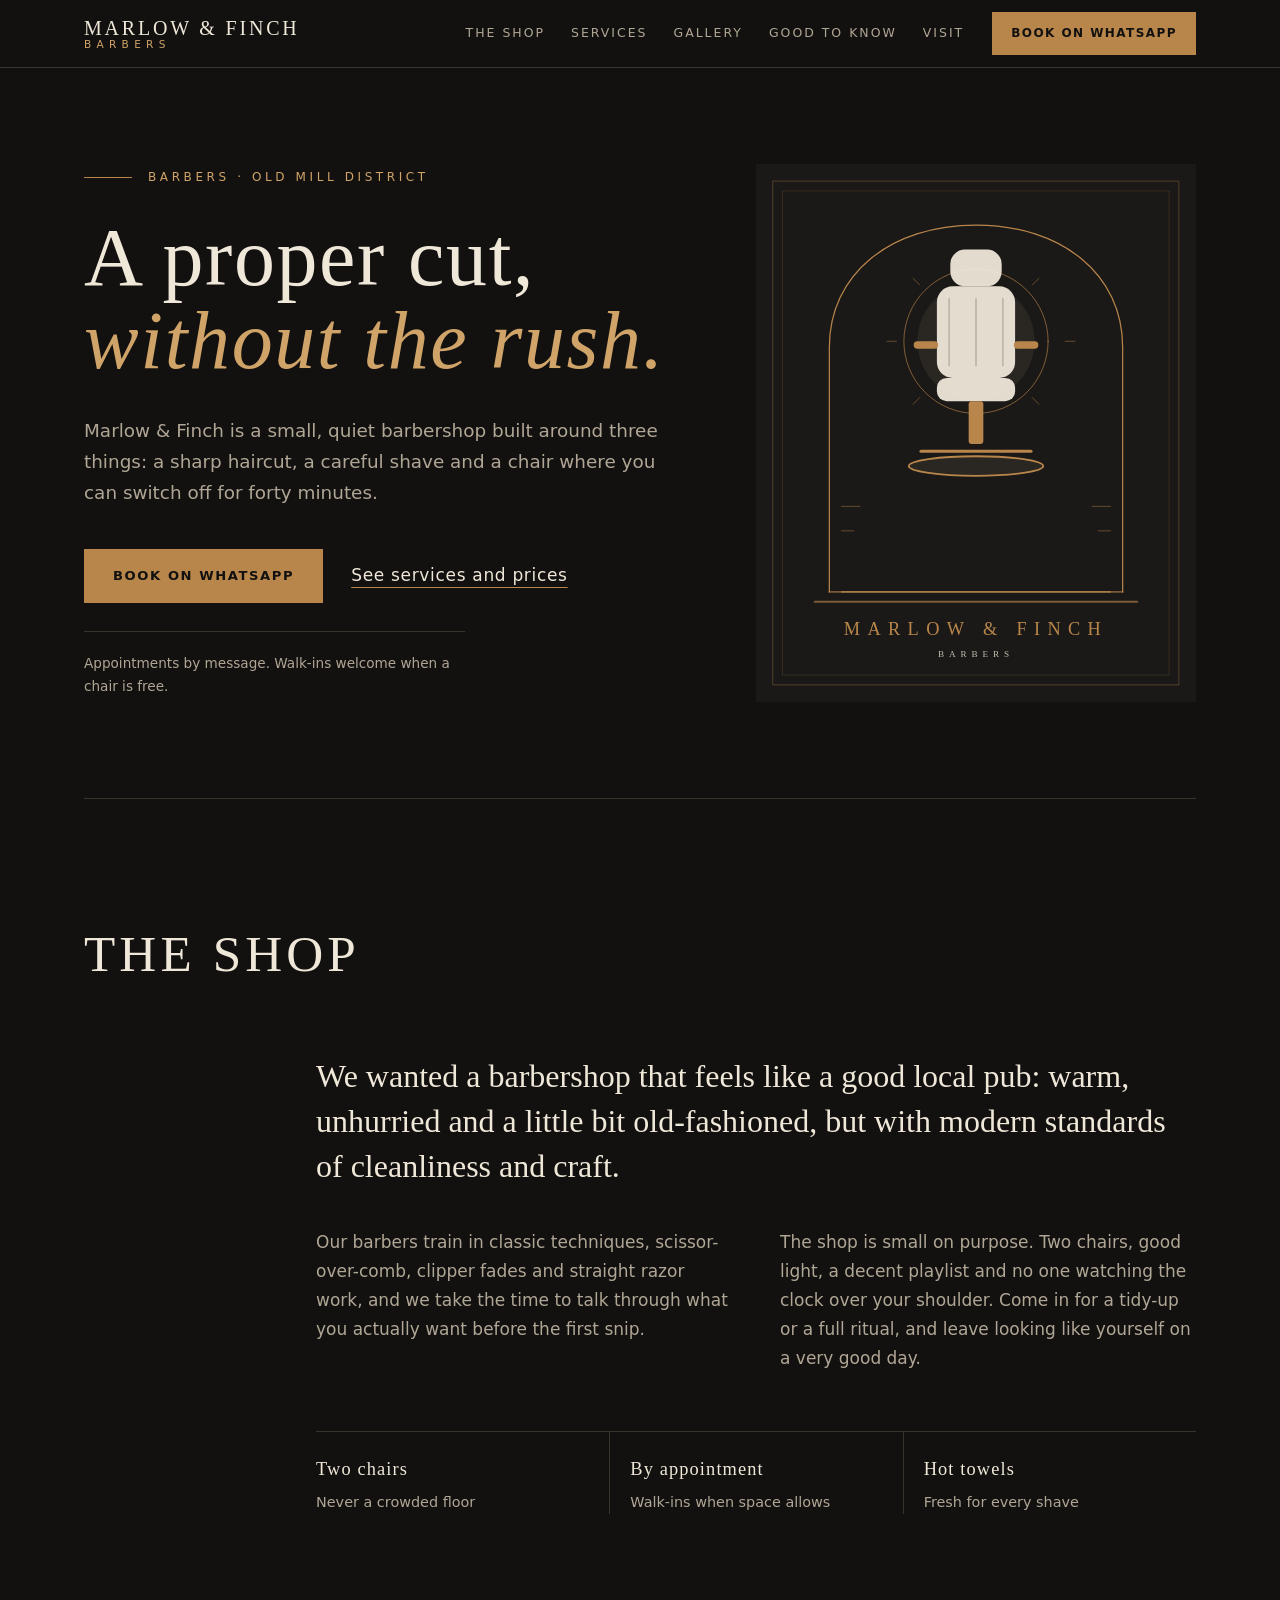
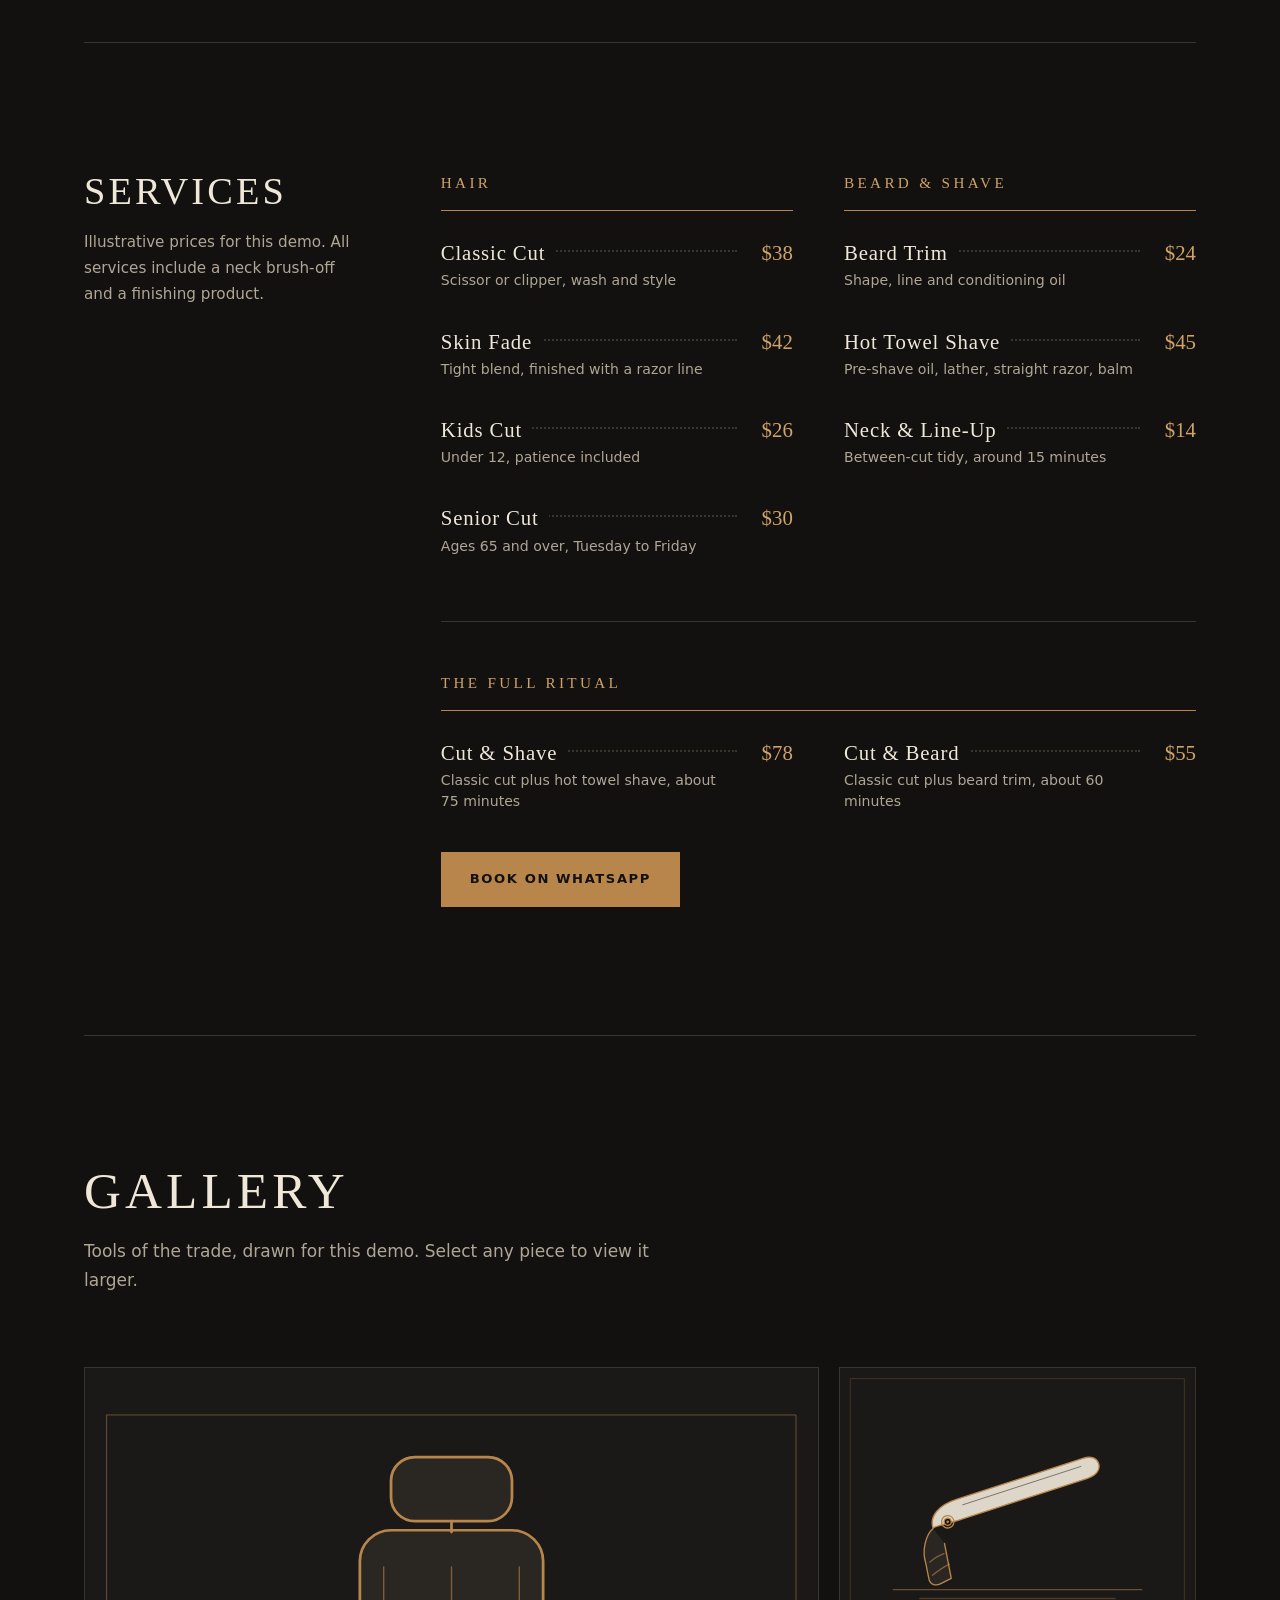
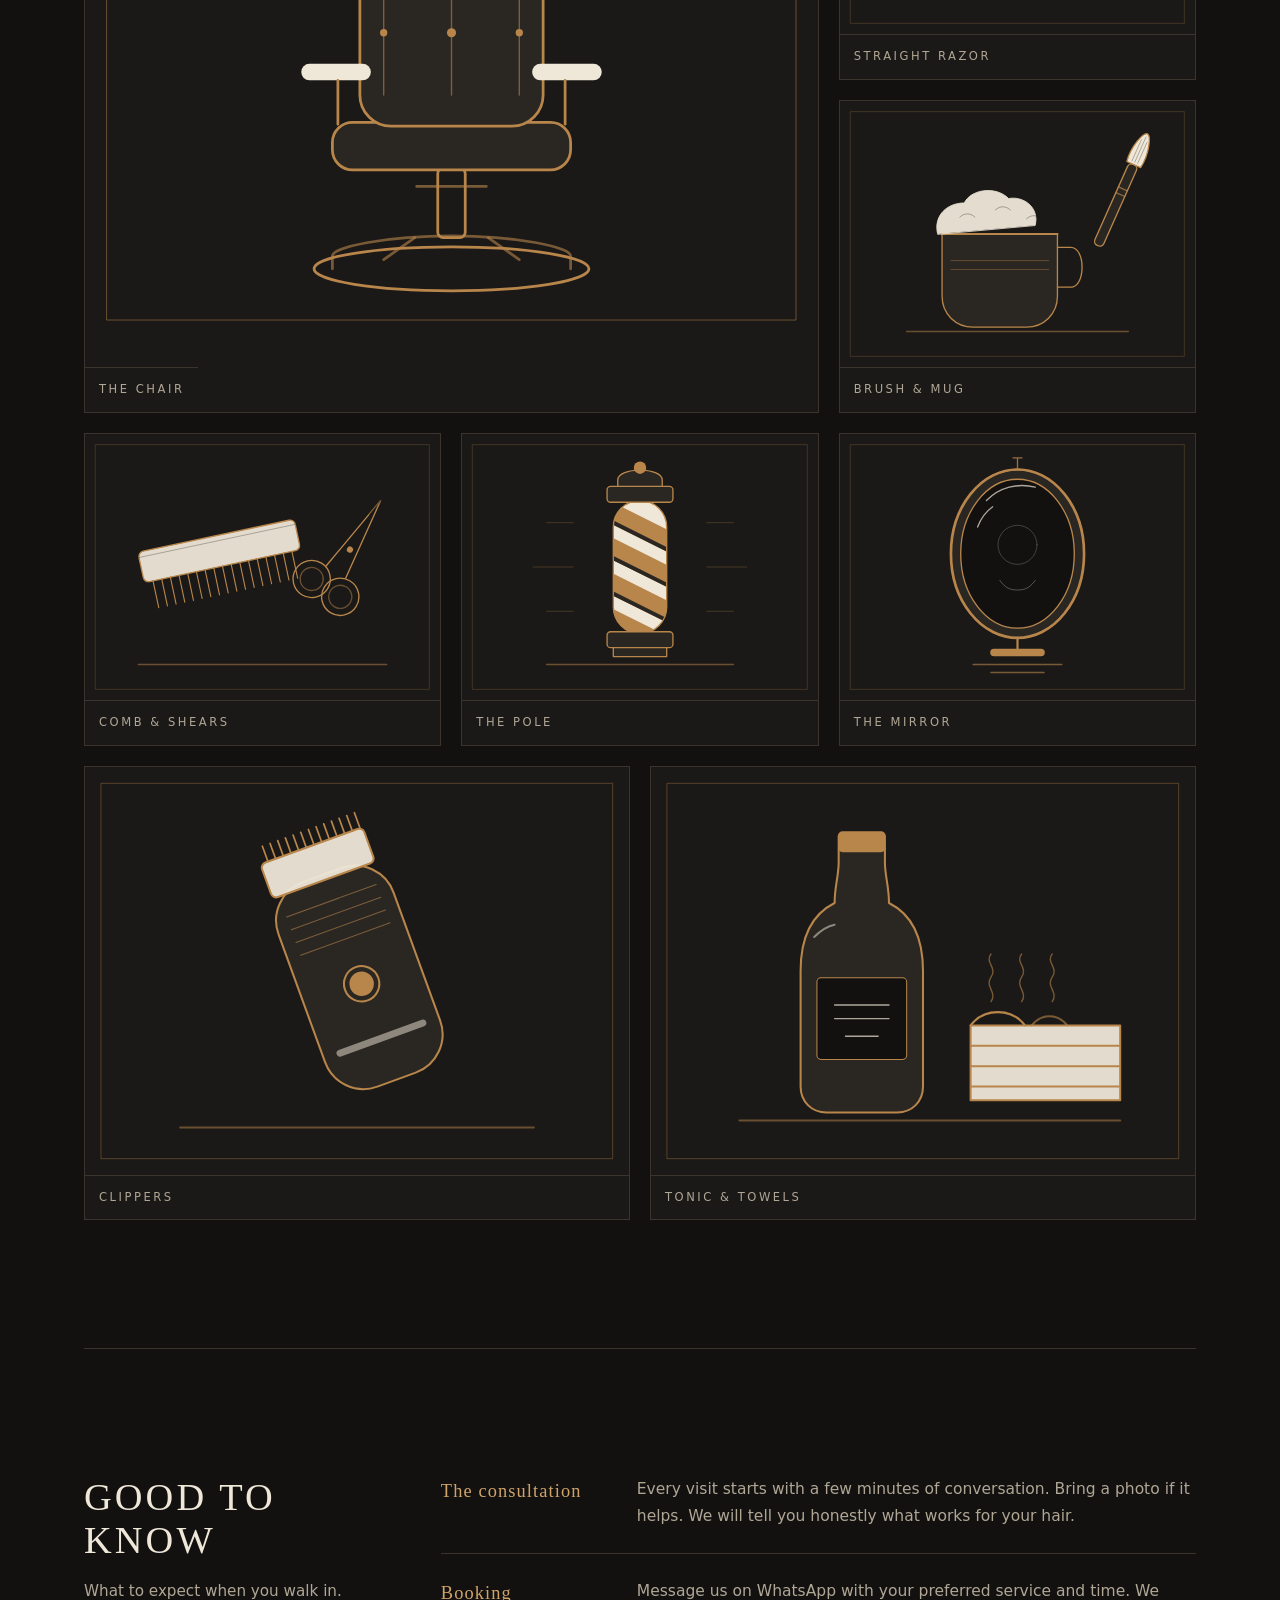
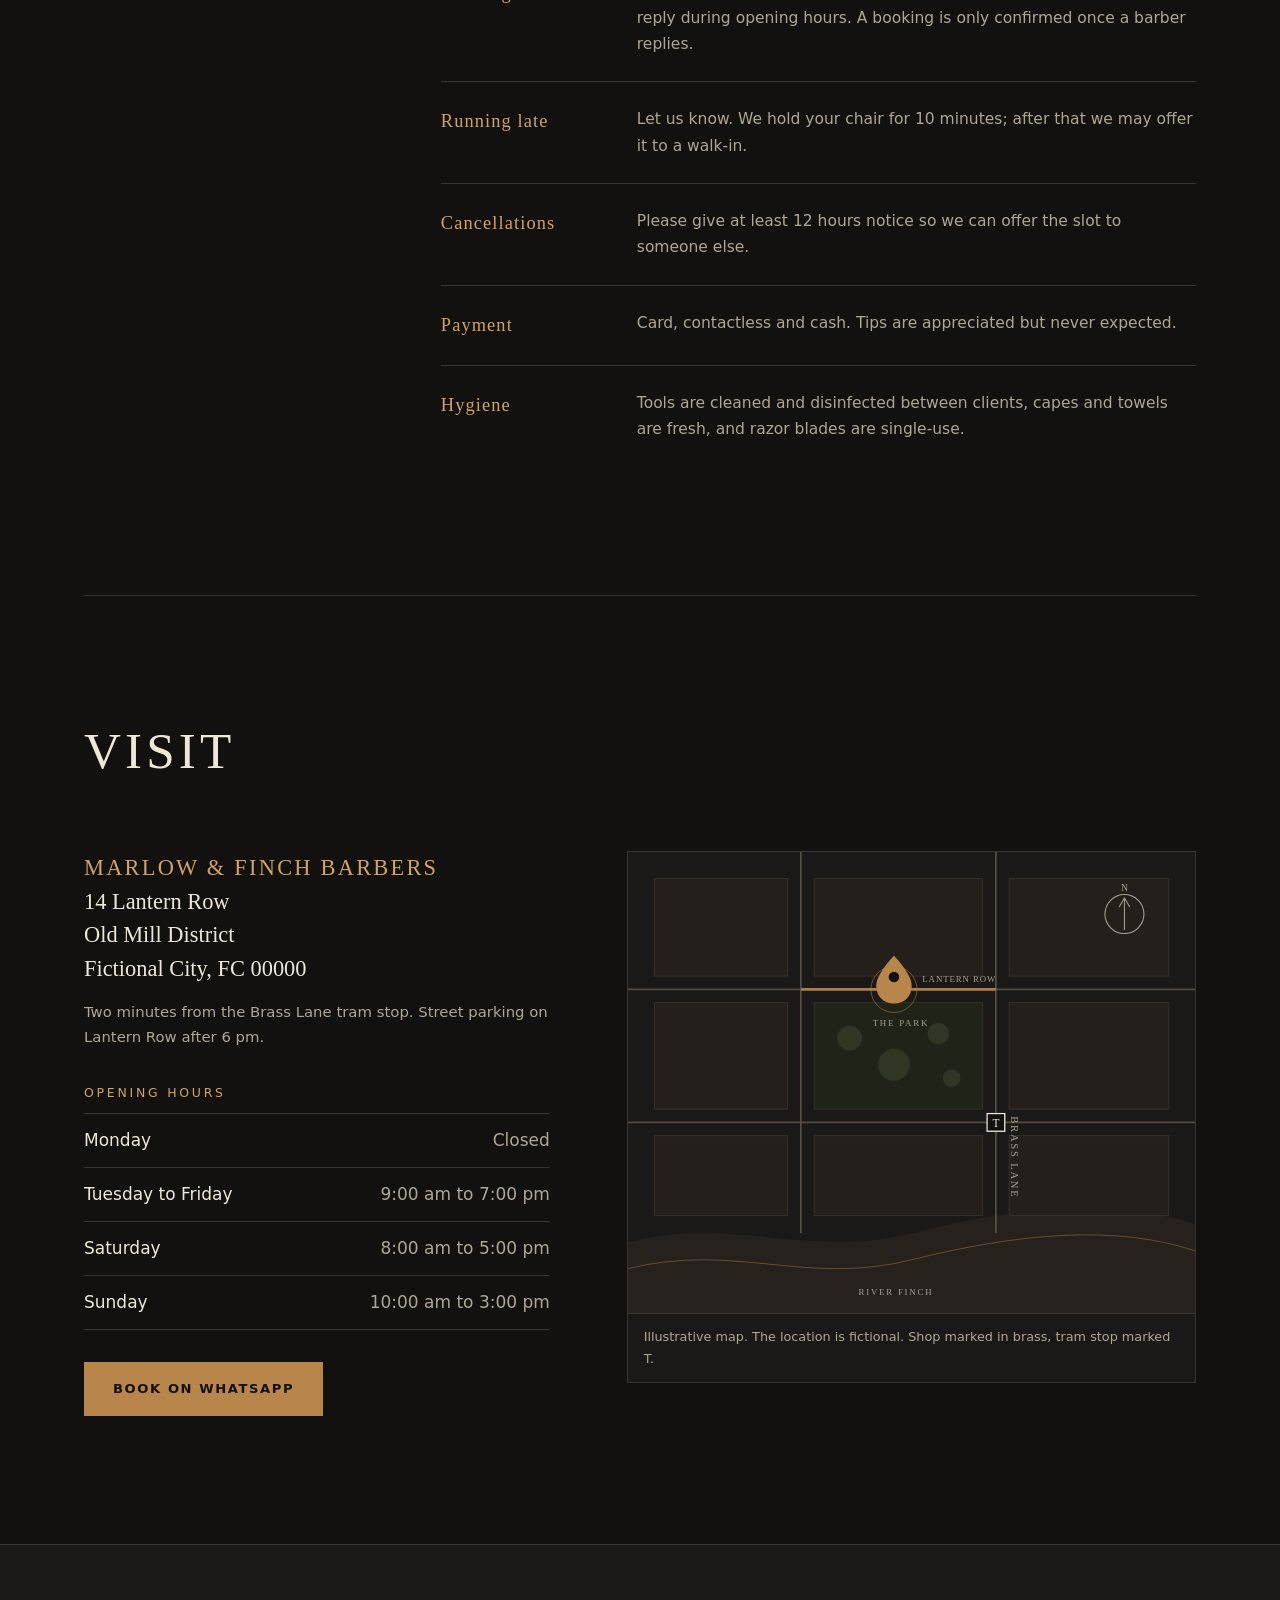
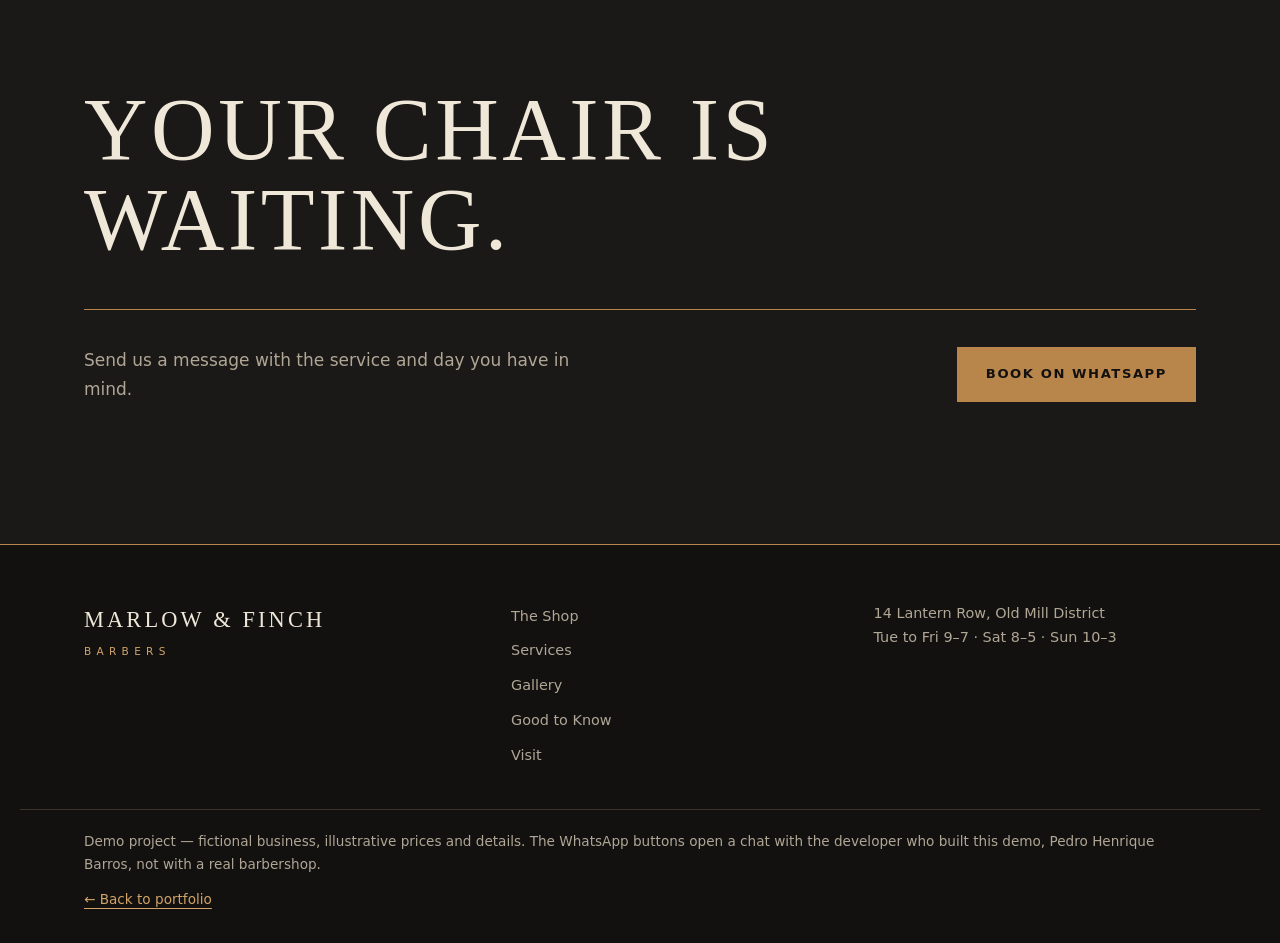
==== projects/barbershop-landing-page/index.html @ e962786d "Initial commit: add portfolio and demo websites" ====
<!DOCTYPE html>
<html lang="en">
<head>
<meta charset="utf-8">
<meta name="viewport" content="width=device-width, initial-scale=1">
<title>Marlow &amp; Finch Barbers | Classic Cuts and Hot Towel Shaves</title>
<meta name="description" content="Marlow &amp; Finch Barbers is a fictional demo barbershop: classic cuts, beard work and hot towel shaves in an unhurried, old-school setting.">
<meta name="theme-color" content="#121110">
<meta property="og:type" content="website">
<meta property="og:title" content="Marlow &amp; Finch Barbers">
<meta property="og:description" content="Classic cuts, beard work and hot towel shaves. A demo landing page for a fictional barbershop.">
<meta property="og:image" content="assets/hero.svg">
<link rel="icon" href="assets/favicon.svg" type="image/svg+xml">
<link rel="stylesheet" href="style.css">
<script>document.documentElement.classList.add("js");</script>
<!--
  Note for the developer: every image in assets/ is an original SVG illustration
  made as a stand-in. Swap them for real photography of the shop and its work
  before using this template for an actual client.
-->
</head>
<body>
<a class="skip-link" href="#main">Skip to main content</a>

<header class="site-header" id="top">
  <div class="header-inner">
    <a class="brand" href="#top" aria-label="Marlow &amp; Finch Barbers, back to top">
      <span class="brand-name">Marlow <span aria-hidden="true">&amp;</span><span class="visually-hidden">and</span> Finch</span>
      <span class="brand-sub">Barbers</span>
    </a>
    <button class="menu-toggle" type="button" aria-expanded="false" aria-controls="site-nav">
      <span class="menu-label">Menu</span>
      <span class="menu-icon" aria-hidden="true"></span>
    </button>
    <nav id="site-nav" class="site-nav" aria-label="Primary">
      <ul>
        <li><a href="#story">The Shop</a></li>
        <li><a href="#services">Services</a></li>
        <li><a href="#gallery">Gallery</a></li>
        <li><a href="#experience">Good to Know</a></li>
        <li><a href="#visit">Visit</a></li>
      </ul>
      <a class="btn btn-small" href="https://wa.me/5518996999001" data-whatsapp>Book on WhatsApp</a>
    </nav>
  </div>
</header>

<main id="main">
  <section class="hero" aria-labelledby="hero-title">
    <div class="hero-copy">
      <p class="eyebrow">Barbers &middot; Old Mill District</p>
      <h1 id="hero-title">A proper cut,<br><em>without the rush.</em></h1>
      <p class="lead">Marlow &amp; Finch is a small, quiet barbershop built around three things: a sharp haircut, a careful shave and a chair where you can switch off for forty minutes.</p>
      <div class="hero-actions">
        <a class="btn" href="https://wa.me/5518996999001" data-whatsapp>Book on WhatsApp</a>
        <a class="text-link" href="#services">See services and prices</a>
      </div>
      <p class="hero-note">Appointments by message. Walk-ins welcome when a chair is free.</p>
    </div>
    <figure class="hero-art">
      <img src="assets/hero.svg" width="720" height="880" fetchpriority="high" alt="Line illustration of a vintage barber chair framed by an arch, with the shop name beneath it.">
    </figure>
  </section>

  <section class="section story" id="story" aria-labelledby="story-title">
    <div class="section-head reveal">
      <h2 id="story-title">The Shop</h2>
    </div>
    <div class="story-body">
      <p class="story-lede reveal">We wanted a barbershop that feels like a good local pub: warm, unhurried and a little bit old-fashioned, but with modern standards of cleanliness and craft.</p>
      <div class="story-cols reveal">
        <p>Our barbers train in classic techniques, scissor-over-comb, clipper fades and straight razor work, and we take the time to talk through what you actually want before the first snip.</p>
        <p>The shop is small on purpose. Two chairs, good light, a decent playlist and no one watching the clock over your shoulder. Come in for a tidy-up or a full ritual, and leave looking like yourself on a very good day.</p>
      </div>
      <ul class="facts reveal">
        <li><span class="facts-k">Two chairs</span><span class="facts-v">Never a crowded floor</span></li>
        <li><span class="facts-k">By appointment</span><span class="facts-v">Walk-ins when space allows</span></li>
        <li><span class="facts-k">Hot towels</span><span class="facts-v">Fresh for every shave</span></li>
      </ul>
    </div>
  </section>

  <section class="section services section-rail" id="services" aria-labelledby="services-title">
    <div class="section-head reveal">
      <h2 id="services-title">Services</h2>
      <p class="section-sub">Illustrative prices for this demo. All services include a neck brush-off and a finishing product.</p>
    </div>
    <div class="menu-wrap">
      <div class="menu-group reveal">
        <h3>Hair</h3>
        <ul class="menu">
          <li><span class="item"><span class="name">Classic Cut</span><span class="desc">Scissor or clipper, wash and style</span></span><span class="price">$38</span></li>
          <li><span class="item"><span class="name">Skin Fade</span><span class="desc">Tight blend, finished with a razor line</span></span><span class="price">$42</span></li>
          <li><span class="item"><span class="name">Kids Cut</span><span class="desc">Under 12, patience included</span></span><span class="price">$26</span></li>
          <li><span class="item"><span class="name">Senior Cut</span><span class="desc">Ages 65 and over, Tuesday to Friday</span></span><span class="price">$30</span></li>
        </ul>
      </div>
      <div class="menu-group reveal">
        <h3>Beard &amp; Shave</h3>
        <ul class="menu">
          <li><span class="item"><span class="name">Beard Trim</span><span class="desc">Shape, line and conditioning oil</span></span><span class="price">$24</span></li>
          <li><span class="item"><span class="name">Hot Towel Shave</span><span class="desc">Pre-shave oil, lather, straight razor, balm</span></span><span class="price">$45</span></li>
          <li><span class="item"><span class="name">Neck &amp; Line-Up</span><span class="desc">Between-cut tidy, around 15 minutes</span></span><span class="price">$14</span></li>
        </ul>
      </div>
      <div class="menu-group menu-feature reveal">
        <h3>The Full Ritual</h3>
        <ul class="menu">
          <li><span class="item"><span class="name">Cut &amp; Shave</span><span class="desc">Classic cut plus hot towel shave, about 75 minutes</span></span><span class="price">$78</span></li>
          <li><span class="item"><span class="name">Cut &amp; Beard</span><span class="desc">Classic cut plus beard trim, about 60 minutes</span></span><span class="price">$55</span></li>
        </ul>
        <a class="btn" href="https://wa.me/5518996999001" data-whatsapp>Book on WhatsApp</a>
      </div>
    </div>
  </section>

  <section class="section gallery" id="gallery" aria-labelledby="gallery-title">
    <div class="section-head reveal">
      <h2 id="gallery-title">Gallery</h2>
      <p class="section-sub">Tools of the trade, drawn for this demo. Select any piece to view it larger.</p>
    </div>
    <ul class="gallery-grid">
      <li class="g1 reveal"><button type="button" class="g-btn" data-full="assets/chair.svg" data-caption="The chair: leather, steel and plenty of legroom."><img src="assets/chair.svg" width="800" height="600" loading="lazy" alt="Line illustration of a front-facing leather barber chair on a round base."><span class="g-cap">The Chair</span></button></li>
      <li class="g2 reveal"><button type="button" class="g-btn" data-full="assets/razor.svg" data-caption="The straight razor, honed and stropped before every shave."><img src="assets/razor.svg" width="800" height="600" loading="lazy" alt="Illustration of an open straight razor with a dark handle."><span class="g-cap">Straight Razor</span></button></li>
      <li class="g3 reveal"><button type="button" class="g-btn" data-full="assets/brush-mug.svg" data-caption="Shaving mug and brush: lather made by hand."><img src="assets/brush-mug.svg" width="800" height="600" loading="lazy" alt="Illustration of a shaving mug overflowing with lather beside a badger-style brush."><span class="g-cap">Brush &amp; Mug</span></button></li>
      <li class="g4 reveal"><button type="button" class="g-btn" data-full="assets/comb-scissors.svg" data-caption="Comb and shears, the foundation of every classic cut."><img src="assets/comb-scissors.svg" width="800" height="600" loading="lazy" alt="Illustration of a fine-tooth comb crossed with a pair of barber scissors."><span class="g-cap">Comb &amp; Shears</span></button></li>
      <li class="g5 reveal"><button type="button" class="g-btn" data-full="assets/pole.svg" data-caption="The pole by the door, the oldest sign in the trade."><img src="assets/pole.svg" width="800" height="600" loading="lazy" alt="Illustration of a striped barber pole with brass caps."><span class="g-cap">The Pole</span></button></li>
      <li class="g6 reveal"><button type="button" class="g-btn" data-full="assets/mirror.svg" data-caption="An oval mirror for the final check."><img src="assets/mirror.svg" width="800" height="600" loading="lazy" alt="Illustration of an oval standing mirror with a brass frame and highlights on the glass."><span class="g-cap">The Mirror</span></button></li>
      <li class="g7 reveal"><button type="button" class="g-btn" data-full="assets/clippers.svg" data-caption="Clippers for fades, kept clean and oiled."><img src="assets/clippers.svg" width="800" height="600" loading="lazy" alt="Illustration of a pair of hair clippers with a brass dial."><span class="g-cap">Clippers</span></button></li>
      <li class="g8 reveal"><button type="button" class="g-btn" data-full="assets/tonic.svg" data-caption="Tonic bottle and a stack of folded towels, steaming."><img src="assets/tonic.svg" width="800" height="600" loading="lazy" alt="Illustration of a hair tonic bottle next to a stack of folded hot towels with steam rising."><span class="g-cap">Tonic &amp; Towels</span></button></li>
    </ul>
  </section>

  <section class="section experience section-rail" id="experience" aria-labelledby="exp-title">
    <div class="section-head reveal">
      <h2 id="exp-title">Good to Know</h2>
      <p class="section-sub">What to expect when you walk in.</p>
    </div>
    <dl class="info-list">
      <div class="reveal"><dt>The consultation</dt><dd>Every visit starts with a few minutes of conversation. Bring a photo if it helps. We will tell you honestly what works for your hair.</dd></div>
      <div class="reveal"><dt>Booking</dt><dd>Message us on WhatsApp with your preferred service and time. We reply during opening hours. A booking is only confirmed once a barber replies.</dd></div>
      <div class="reveal"><dt>Running late</dt><dd>Let us know. We hold your chair for 10 minutes; after that we may offer it to a walk-in.</dd></div>
      <div class="reveal"><dt>Cancellations</dt><dd>Please give at least 12 hours notice so we can offer the slot to someone else.</dd></div>
      <div class="reveal"><dt>Payment</dt><dd>Card, contactless and cash. Tips are appreciated but never expected.</dd></div>
      <div class="reveal"><dt>Hygiene</dt><dd>Tools are cleaned and disinfected between clients, capes and towels are fresh, and razor blades are single-use.</dd></div>
    </dl>
  </section>

  <section class="section visit" id="visit" aria-labelledby="visit-title">
    <div class="section-head reveal">
      <h2 id="visit-title">Visit</h2>
    </div>
    <div class="visit-grid">
      <div class="visit-info reveal">
        <address>
          <strong>Marlow &amp; Finch Barbers</strong><br>
          14 Lantern Row<br>
          Old Mill District<br>
          Fictional City, FC 00000
        </address>
        <p class="visit-note">Two minutes from the Brass Lane tram stop. Street parking on Lantern Row after 6 pm.</p>
        <table class="hours">
          <caption>Opening hours</caption>
          <thead><tr><th scope="col">Day</th><th scope="col">Hours</th></tr></thead>
          <tbody>
            <tr><th scope="row">Monday</th><td>Closed</td></tr>
            <tr><th scope="row">Tuesday to Friday</th><td>9:00 am to 7:00 pm</td></tr>
            <tr><th scope="row">Saturday</th><td>8:00 am to 5:00 pm</td></tr>
            <tr><th scope="row">Sunday</th><td>10:00 am to 3:00 pm</td></tr>
          </tbody>
        </table>
        <a class="btn" href="https://wa.me/5518996999001" data-whatsapp>Book on WhatsApp</a>
      </div>
      <figure class="map reveal">
        <svg viewBox="0 0 640 520" width="640" height="520" role="img" aria-labelledby="map-title map-desc" xmlns="http://www.w3.org/2000/svg">
          <title id="map-title">Illustrated map of the shop location</title>
          <desc id="map-desc">A stylized street map. Marlow and Finch Barbers sits on Lantern Row, one block from Brass Lane and the tram stop, near a small park and the river.</desc>
          <rect width="640" height="520" fill="#1b1917"/>
          <path d="M0 440c120-30 200 20 320-10s230-40 320-10v100H0z" fill="#26211c"/>
          <path d="M0 470c120-30 200 20 320-10s230-40 320-10" fill="none" stroke="#b8864b" stroke-width="1" opacity=".5"/>
          <g fill="#241f1b" stroke="#3a332c" stroke-width="1">
            <rect x="30" y="30" width="150" height="110"/><rect x="30" y="170" width="150" height="120"/>
            <rect x="210" y="30" width="190" height="110"/><rect x="430" y="30" width="180" height="110"/>
            <rect x="430" y="170" width="180" height="120"/><rect x="30" y="320" width="150" height="90"/>
            <rect x="430" y="320" width="180" height="90"/><rect x="210" y="320" width="190" height="90"/>
          </g>
          <rect x="210" y="170" width="190" height="120" fill="#202418" stroke="#3a332c"/>
          <g fill="#2f3624"><circle cx="250" cy="210" r="14"/><circle cx="300" cy="240" r="18"/><circle cx="350" cy="205" r="12"/><circle cx="365" cy="255" r="10"/></g>
          <g fill="none" stroke="#6d6354" stroke-width="2" opacity=".7"><path d="M0 155h640M0 305h640M195 0v430M415 0v430"/></g>
          <path d="M195 155h220" stroke="#b8864b" stroke-width="3" opacity=".9" fill="none"/>
          <g fill="#a89f90" font-family="Georgia, serif" font-size="12" letter-spacing="2">
            <text x="332" y="147" font-size="10" letter-spacing="1">LANTERN ROW</text>
            <text x="432" y="298" transform="rotate(90 432 298)" >BRASS LANE</text>
            <text x="276" y="196" font-size="10">THE PARK</text>
            <text x="260" y="500" font-size="10">RIVER FINCH</text>
          </g>
          <g transform="translate(300 155)">
            <circle r="26" fill="none" stroke="#b8864b" stroke-width="1" opacity=".6"/>
            <path d="M0 -4c-12 0-20-8-20-20 0-14 20-34 20-34s20 20 20 34c0 12-8 20-20 20z" transform="translate(0 20)" fill="#b8864b"/>
            <circle cy="-14" r="6" fill="#121110"/>
          </g>
          <g transform="translate(415 305)"><rect x="-10" y="-10" width="20" height="20" fill="#121110" stroke="#efe7d8" stroke-width="1.5"/><text x="0" y="5" text-anchor="middle" font-family="Georgia, serif" font-size="13" fill="#efe7d8">T</text></g>
          <g transform="translate(560 70)" stroke="#a89f90" fill="none" stroke-width="1.2"><circle r="22"/><path d="M0 -18v36M-6 -8l6-10 6 10" /><text x="0" y="-26" text-anchor="middle" fill="#a89f90" stroke="none" font-family="Georgia, serif" font-size="11">N</text></g>
        </svg>
        <figcaption>Illustrative map. The location is fictional. Shop marked in brass, tram stop marked T.</figcaption>
      </figure>
    </div>
  </section>

  <section class="cta" aria-labelledby="cta-title">
    <h2 id="cta-title" class="reveal">Your chair is waiting.</h2>
    <p class="reveal">Send us a message with the service and day you have in mind.</p>
    <a class="btn reveal" href="https://wa.me/5518996999001" data-whatsapp>Book on WhatsApp</a>
  </section>
</main>

<footer class="site-footer">
  <div class="footer-inner">
    <div class="footer-brand">
      <p class="brand-name">Marlow <span aria-hidden="true">&amp;</span><span class="visually-hidden">and</span> Finch</p>
      <p class="brand-sub">Barbers</p>
    </div>
    <nav aria-label="Footer">
      <ul>
        <li><a href="#story">The Shop</a></li>
        <li><a href="#services">Services</a></li>
        <li><a href="#gallery">Gallery</a></li>
        <li><a href="#experience">Good to Know</a></li>
        <li><a href="#visit">Visit</a></li>
      </ul>
    </nav>
    <div class="footer-meta">
      <p>14 Lantern Row, Old Mill District</p>
      <p>Tue to Fri 9&ndash;7 &middot; Sat 8&ndash;5 &middot; Sun 10&ndash;3</p>
    </div>
  </div>
  <div class="footer-base">
    <p class="demo-note">Demo project &mdash; fictional business, illustrative prices and details. The WhatsApp buttons open a chat with the developer who built this demo, Pedro Henrique Barros, not with a real barbershop.</p>
    <p><a class="back-link" href="../../index.html">&larr; Back to portfolio</a></p>
  </div>
</footer>

<dialog class="lightbox" id="lightbox" aria-label="Image viewer">
  <figure>
    <img id="lightbox-img" alt="" width="800" height="600">
    <figcaption id="lightbox-caption"></figcaption>
  </figure>
  <div class="lightbox-controls">
    <button type="button" class="lb-btn" id="lb-prev" aria-label="Previous image">&larr; Prev</button>
    <button type="button" class="lb-btn" id="lb-close">Close</button>
    <button type="button" class="lb-btn" id="lb-next" aria-label="Next image">Next &rarr;</button>
  </div>
</dialog>

<script src="script.js"></script>
</body>
</html>
---- projects/barbershop-landing-page/style.css ----
/* Marlow & Finch Barbers - demo project styles
   Dark, editorial, one brass accent. System fonts only. */

:root {
  --bg: #121110;
  --surface: #1b1917;
  --surface-2: #26221f;
  --text: #efe7d8;
  --muted: #b0a695;
  --accent: #b8864b;
  --accent-text: #d0a368;
  --rule: #3a342d;
  --serif: "Iowan Old Style", "Palatino Linotype", Palatino, "Book Antiqua", Georgia, serif;
  --sans: system-ui, -apple-system, "Segoe UI", Roboto, "Helvetica Neue", Arial, sans-serif;
  --gutter: clamp(20px, 5vw, 64px);
  --max: 1240px;
  --header-h: 68px;
}

*, *::before, *::after { box-sizing: border-box; }

html { scroll-behavior: smooth; scroll-padding-top: calc(var(--header-h) + 16px); -webkit-text-size-adjust: 100%; }

body {
  margin: 0;
  background: var(--bg);
  color: var(--text);
  font-family: var(--sans);
  font-size: 1.0625rem;
  line-height: 1.7;
  overflow-x: hidden;
}

img, svg { max-width: 100%; height: auto; display: block; }
h1, h2, h3, p, ul, dl, dd, figure { margin: 0; }
ul { padding: 0; list-style: none; }
a { color: inherit; }

:focus-visible { outline: 2px solid var(--accent-text); outline-offset: 3px; }

.visually-hidden {
  position: absolute !important; width: 1px; height: 1px; margin: -1px; padding: 0;
  overflow: hidden; clip: rect(0 0 0 0); white-space: nowrap; border: 0;
}

.skip-link {
  position: absolute; left: 12px; top: -60px; z-index: 100;
  background: var(--accent); color: #121110; padding: 10px 16px; font-weight: 600; text-decoration: none;
}
.skip-link:focus { top: 12px; }

/* Headings */
h1, h2, h3, .brand-name { font-family: var(--serif); font-weight: 400; }
h2 { font-size: clamp(2rem, 4vw, 3.2rem); letter-spacing: 0.08em; text-transform: uppercase; line-height: 1.1; }
h3 { font-size: 0.95rem; letter-spacing: 0.22em; text-transform: uppercase; color: var(--accent-text); }

/* Buttons and links */
.btn {
  display: inline-block; background: var(--accent); color: #121110; text-decoration: none;
  font-weight: 600; letter-spacing: 0.12em; text-transform: uppercase; font-size: 0.82rem;
  padding: 15px 28px; border: 1px solid var(--accent); transition: background-color .2s, color .2s;
}
.btn:hover { background: transparent; color: var(--accent-text); }
.btn-small { padding: 10px 18px; font-size: 0.75rem; }
.text-link { color: var(--text); text-underline-offset: 6px; text-decoration-color: var(--accent); text-decoration-thickness: 1px; letter-spacing: 0.04em; }
.text-link:hover { color: var(--accent-text); }

/* Header */
.site-header {
  position: sticky; top: 0; z-index: 50; background: var(--bg);
  border-bottom: 1px solid var(--rule); height: var(--header-h);
}
.header-inner {
  max-width: var(--max); margin: 0 auto; padding: 0 var(--gutter); height: 100%;
  display: flex; align-items: center; justify-content: space-between; gap: 24px;
}
.brand { text-decoration: none; display: flex; flex-direction: column; line-height: 1.1; }
.brand-name { font-size: 1.25rem; letter-spacing: 0.14em; text-transform: uppercase; }
.brand-sub { font-size: 0.66rem; letter-spacing: 0.5em; text-transform: uppercase; color: var(--accent-text); }

.site-nav { display: flex; align-items: center; gap: 28px; }
.site-nav ul { display: flex; gap: 26px; }
.site-nav li a:not(.btn) {
  text-decoration: none; font-size: 0.78rem; letter-spacing: 0.16em; text-transform: uppercase;
  color: var(--muted); padding: 8px 0; display: inline-block; border-bottom: 1px solid transparent;
}
.site-nav li a:hover { color: var(--text); border-bottom-color: var(--accent); }

.menu-toggle {
  display: none; align-items: center; gap: 12px; background: none; color: var(--text);
  border: 1px solid var(--rule); padding: 9px 14px; font: inherit; font-size: 0.75rem;
  letter-spacing: 0.18em; text-transform: uppercase; cursor: pointer;
}
.menu-icon, .menu-icon::before { display: block; width: 18px; height: 1px; background: currentColor; position: relative; }
.menu-icon::before { content: ""; position: absolute; top: -5px; left: 0; box-shadow: 0 10px 0 currentColor; }

/* Hero */
.hero {
  max-width: var(--max); margin: 0 auto; padding: clamp(40px, 8vw, 96px) var(--gutter);
  display: grid; grid-template-columns: 1.15fr 0.85fr; gap: clamp(32px, 6vw, 96px); align-items: center;
}
.eyebrow { font-size: 0.75rem; letter-spacing: 0.3em; text-transform: uppercase; color: var(--accent-text); margin-bottom: 28px; display: flex; align-items: center; gap: 16px; }
.eyebrow::before { content: ""; width: 48px; height: 1px; background: var(--accent); flex: none; }
h1 { text-wrap: balance; font-size: clamp(2.6rem, 6.4vw, 5.2rem); line-height: 1.02; letter-spacing: 0.02em; margin-bottom: 32px; }
h1 em { font-style: italic; color: var(--accent-text); }
.lead { font-size: 1.15rem; color: var(--muted); max-width: 34em; margin-bottom: 40px; }
.hero-actions { display: flex; flex-wrap: wrap; align-items: center; gap: 28px; margin-bottom: 28px; }
.hero-note { font-size: 0.85rem; color: var(--muted); padding-top: 20px; border-top: 1px solid var(--rule); max-width: 28em; }
.hero-art { justify-self: end; max-width: 460px; width: 100%; }
.hero-art img { width: 100%; }

/* Sections */
.section { position: relative; max-width: var(--max); margin: 0 auto; padding: clamp(64px, 10vw, 128px) var(--gutter); }
/* Section divider drawn at the content edges, not the full padded box. */
.section::before { content: ""; position: absolute; top: 0; left: var(--gutter); right: var(--gutter); border-top: 1px solid var(--rule); }
.section-head { margin-bottom: clamp(36px, 6vw, 72px); }
.section-sub { margin-top: 18px; color: var(--muted); max-width: 36em; }

/* Story */
.story-body { margin-left: auto; width: min(100%, 880px); }
.story-lede { font-family: var(--serif); font-size: clamp(1.4rem, 2.6vw, 2rem); line-height: 1.4; margin-bottom: 40px; }
.story-cols { columns: 2; column-gap: 48px; color: var(--muted); margin-bottom: 56px; }
.story-cols p { break-inside: avoid; margin-bottom: 1em; }
.facts { display: grid; grid-template-columns: repeat(3, 1fr); border-top: 1px solid var(--rule); }
.facts li { padding: 22px 20px 0 0; display: flex; flex-direction: column; gap: 4px; }
.facts li + li { padding-left: 20px; border-left: 1px solid var(--rule); }
.facts-k { font-family: var(--serif); font-size: 1.15rem; letter-spacing: 0.06em; }
.facts-v { font-size: 0.9rem; color: var(--muted); }

/* Services - classic menu */
.menu-wrap { display: grid; grid-template-columns: 1fr 1fr; gap: clamp(40px, 6vw, 88px) clamp(40px, 7vw, 112px); }
.menu-group h3 { padding-bottom: 14px; border-bottom: 1px solid var(--accent); margin-bottom: 8px; }
.menu li { display: flex; align-items: baseline; gap: 12px; padding: 16px 0; }
.menu li::after { content: none; }
.menu .item { display: flex; flex-direction: column; flex: 1 1 auto; min-width: 0; position: relative; }
.menu .name { font-family: var(--serif); font-size: 1.3rem; letter-spacing: 0.04em; }
.menu .desc { font-size: 0.88rem; color: var(--muted); line-height: 1.5; }
.menu .price { font-family: var(--serif); font-size: 1.3rem; color: var(--accent-text); flex: none; position: relative; }
.menu li { position: relative; }
.menu li::before {
  content: ""; position: absolute; left: 0; right: 56px; top: 31px; border-bottom: 2px dotted var(--rule); z-index: 0;
}
.menu .name { background: var(--bg); padding-right: 10px; align-self: flex-start; position: relative; z-index: 1; }
.menu .desc { position: relative; z-index: 1; background: var(--bg); align-self: flex-start; padding-right: 10px; }
.menu .price { background: var(--bg); z-index: 1; padding-left: 8px; align-self: flex-start; }
.menu-feature { grid-column: 1 / -1; padding-top: clamp(28px, 4vw, 48px); border-top: 1px solid var(--rule); display: grid; grid-template-columns: 1fr 1fr; column-gap: inherit; align-items: start; }
.menu-feature h3 { grid-column: 1 / -1; }
.menu-feature .menu { display: contents; }
.menu-feature .btn { grid-column: 1 / -1; justify-self: start; margin-top: 24px; }

/* Left-rail section heads (Services, Good to Know) */
.section-rail { display: grid; grid-template-columns: minmax(200px, 280px) 1fr; column-gap: clamp(40px, 6vw, 88px); align-items: start; }
.section-rail .section-head { position: sticky; top: calc(var(--header-h) + 32px); margin-bottom: 0; }
.section-rail h2 { font-size: clamp(1.9rem, 3vw, 2.5rem); }
.section-rail .section-sub { font-size: 0.95rem; }
.section-rail .menu-wrap { grid-template-columns: 1fr 1fr; gap: 48px clamp(32px, 4vw, 56px); }
.section-rail .info-list { grid-template-columns: 1fr; }
.section-rail .info-list > div:first-child { border-top: 0; padding-top: 0; }

/* Gallery */
.gallery-grid { display: grid; grid-template-columns: repeat(12, 1fr); gap: 20px; }
.gallery-grid li { margin: 0; }
.g1 { grid-column: 1 / span 8; grid-row: span 2; display: flex; }
.g2, .g3 { grid-column: 9 / span 4; }
.g4, .g5, .g6 { grid-column: span 4; }
.g7, .g8 { grid-column: span 6; }
.g-btn { display: block; width: 100%; padding: 0; background: var(--surface); border: 1px solid var(--rule); color: inherit; cursor: pointer; position: relative; font: inherit; transition: border-color .2s; }
.g-btn:hover { border-color: var(--accent); }
.g-btn img { width: 100%; aspect-ratio: 4 / 3; object-fit: cover; }
.g1 .g-btn { display: flex; flex-direction: column; height: 100%; }
.g1 .g-btn img { flex: 1 1 0; height: 0; min-height: 0; aspect-ratio: auto; object-fit: contain; }
.g-cap { display: block; text-align: left; padding: 12px 14px; font-size: 0.72rem; letter-spacing: 0.22em; text-transform: uppercase; color: var(--muted); border-top: 1px solid var(--rule); }

/* Lightbox */
.lightbox { border: 1px solid var(--accent); background: var(--surface); color: var(--text); padding: 0; width: min(92vw, 900px); max-height: 92vh; overflow: auto; }
.lightbox::backdrop { background: rgba(10, 9, 8, 0.92); }
.lightbox img { width: 100%; max-height: 66vh; object-fit: contain; background: var(--surface); }
.lightbox figcaption { padding: 14px 20px; font-family: var(--serif); font-size: 1.05rem; border-top: 1px solid var(--rule); }
.lightbox-controls { display: flex; justify-content: space-between; gap: 8px; padding: 12px 20px 18px; }
.lb-btn { background: transparent; color: var(--text); border: 1px solid var(--rule); padding: 10px 18px; font: inherit; font-size: 0.78rem; letter-spacing: 0.14em; text-transform: uppercase; cursor: pointer; }
.lb-btn:hover { border-color: var(--accent); color: var(--accent-text); }

/* Good to know */
.info-list { display: grid; grid-template-columns: 1fr 1fr; column-gap: clamp(40px, 7vw, 112px); }
.info-list > div { display: grid; grid-template-columns: 11rem 1fr; gap: 20px; padding: 24px 0; border-top: 1px solid var(--rule); }
.info-list dt { font-family: var(--serif); font-size: 1.15rem; letter-spacing: 0.06em; color: var(--accent-text); }
.info-list dd { color: var(--muted); font-size: 0.97rem; }

/* Visit */
.visit-grid { display: grid; grid-template-columns: 0.9fr 1.1fr; gap: clamp(32px, 6vw, 88px); align-items: start; }
address { font-style: normal; font-family: var(--serif); font-size: 1.4rem; line-height: 1.5; margin-bottom: 14px; }
address strong { font-weight: 400; letter-spacing: 0.1em; text-transform: uppercase; color: var(--accent-text); }
.visit-note { color: var(--muted); font-size: 0.93rem; margin-bottom: 32px; }
.hours { width: 100%; border-collapse: collapse; margin-bottom: 32px; }
.hours caption { text-align: left; font-size: 0.78rem; letter-spacing: 0.22em; text-transform: uppercase; color: var(--accent-text); padding-bottom: 10px; }
.hours thead { position: absolute; width: 1px; height: 1px; overflow: hidden; clip: rect(0 0 0 0); }
.hours th, .hours td { text-align: left; padding: 12px 0; border-top: 1px solid var(--rule); font-weight: 400; }
.hours tr:last-child th, .hours tr:last-child td { border-bottom: 1px solid var(--rule); }
.hours td { text-align: right; color: var(--muted); }
.map { border: 1px solid var(--rule); background: var(--surface); }
.map figcaption { padding: 12px 16px; font-size: 0.8rem; color: var(--muted); border-top: 1px solid var(--rule); }

/* CTA */
.cta {
  --cta-pad: max(var(--gutter), calc((100% - var(--max)) / 2 + var(--gutter)));
  padding: clamp(72px, 12vw, 140px) var(--cta-pad); border-top: 1px solid var(--rule); background: var(--surface);
  display: grid; grid-template-columns: 1fr auto; column-gap: 48px; align-items: center;
}
.cta h2 { grid-column: 1 / -1; font-size: clamp(2.6rem, 7vw, 5.5rem); letter-spacing: 0.04em; line-height: 1.02; padding-bottom: clamp(28px, 4vw, 44px); margin-bottom: clamp(24px, 3vw, 36px); border-bottom: 1px solid var(--accent); }
.cta p { color: var(--muted); max-width: 30em; }

/* Footer */
.site-footer { border-top: 1px solid var(--accent); background: var(--bg); }
.footer-inner { max-width: var(--max); margin: 0 auto; padding: 56px var(--gutter) 40px; display: grid; grid-template-columns: 1.2fr 1fr 1fr; gap: 40px; }
.footer-brand .brand-name { font-size: 1.4rem; margin-bottom: 4px; }
.footer-brand .brand-sub { margin: 0; }
.site-footer ul { display: grid; gap: 6px; }
.site-footer nav a { text-decoration: none; color: var(--muted); font-size: 0.9rem; }
.site-footer nav a:hover { color: var(--text); text-decoration: underline; text-decoration-color: var(--accent); text-underline-offset: 5px; }
.footer-meta { color: var(--muted); font-size: 0.9rem; }
.footer-base { max-width: var(--max); margin: 0 auto; padding: 20px var(--gutter) 32px; border-top: 1px solid var(--rule); display: flex; flex-wrap: wrap; justify-content: space-between; gap: 12px 32px; font-size: 0.85rem; color: var(--muted); }
.back-link { color: var(--accent-text); text-underline-offset: 4px; }
.back-link:hover { color: var(--text); }

/* Reveal on scroll (content stays visible without JS) */
.js .reveal { opacity: 0; transform: translateY(18px); transition: opacity .7s ease, transform .7s ease; }
.js .reveal.is-visible { opacity: 1; transform: none; }

/* Tablet and mobile */
@media (max-width: 960px) {
  .hero { grid-template-columns: 1fr; }
  .hero-art { justify-self: start; max-width: 380px; }
  .menu-wrap, .visit-grid, .info-list { grid-template-columns: 1fr; }
  .section-rail { display: block; }
  .section-rail .section-head { position: static; margin-bottom: clamp(36px, 6vw, 72px); }
  .section-rail h2 { font-size: clamp(2rem, 4vw, 3.2rem); }
  .section-rail .menu-wrap { grid-template-columns: 1fr 1fr; }
  .footer-inner { grid-template-columns: 1fr 1fr; }
  .footer-brand { grid-column: 1 / -1; }
  .info-list > div { grid-template-columns: 9rem 1fr; }
}

@media (max-width: 860px) {
  .menu-toggle { display: inline-flex; }
  .site-nav {
    display: none; position: absolute; top: var(--header-h); left: 0; right: 0; background: var(--bg);
    border-bottom: 1px solid var(--accent); flex-direction: column; align-items: stretch; gap: 0;
    padding: 8px var(--gutter) 24px; max-height: calc(100vh - var(--header-h)); overflow-y: auto;
  }
  .site-nav.is-open { display: flex; }
  .site-nav ul { flex-direction: column; gap: 0; }
  .site-nav li { border-bottom: 1px solid var(--rule); }
  .site-nav li a:not(.btn) { display: block; padding: 16px 0; font-size: 0.9rem; border-bottom: 0; }
  .site-nav .btn { margin-top: 20px; text-align: center; }
}

@media (max-width: 720px) {
  .story-cols { columns: 1; }
  .facts { grid-template-columns: 1fr; }
  .facts li, .facts li + li { padding: 16px 0; border-left: 0; border-top: 1px solid var(--rule); }
  .facts li:first-child { border-top: 0; }
  .gallery-grid { grid-template-columns: 1fr 1fr; gap: 14px; }
  .gallery-grid li { grid-column: auto !important; grid-row: auto !important; }
  .g1, .g8 { grid-column: 1 / -1 !important; }
  .g1 .g-btn img { flex: none; height: auto; aspect-ratio: 4 / 3; }
  .section-rail .menu-wrap, .menu-feature { grid-template-columns: 1fr; }
  .menu-feature .menu { display: block; }
  .cta { grid-template-columns: 1fr; row-gap: 24px; }
  .info-list > div { grid-template-columns: 1fr; gap: 6px; }
  .footer-inner { grid-template-columns: 1fr; }
  .menu li::before { top: 30px; }
}

@media (max-width: 400px) {
  .gallery-grid { grid-template-columns: 1fr; }
  .brand-name { font-size: 1.05rem; letter-spacing: 0.1em; }
  .menu .name, .menu .price { font-size: 1.15rem; }
}

@media (prefers-reduced-motion: reduce) {
  html { scroll-behavior: auto; }
  *, *::before, *::after { transition: none !important; animation: none !important; }
  .js .reveal { opacity: 1; transform: none; }
}
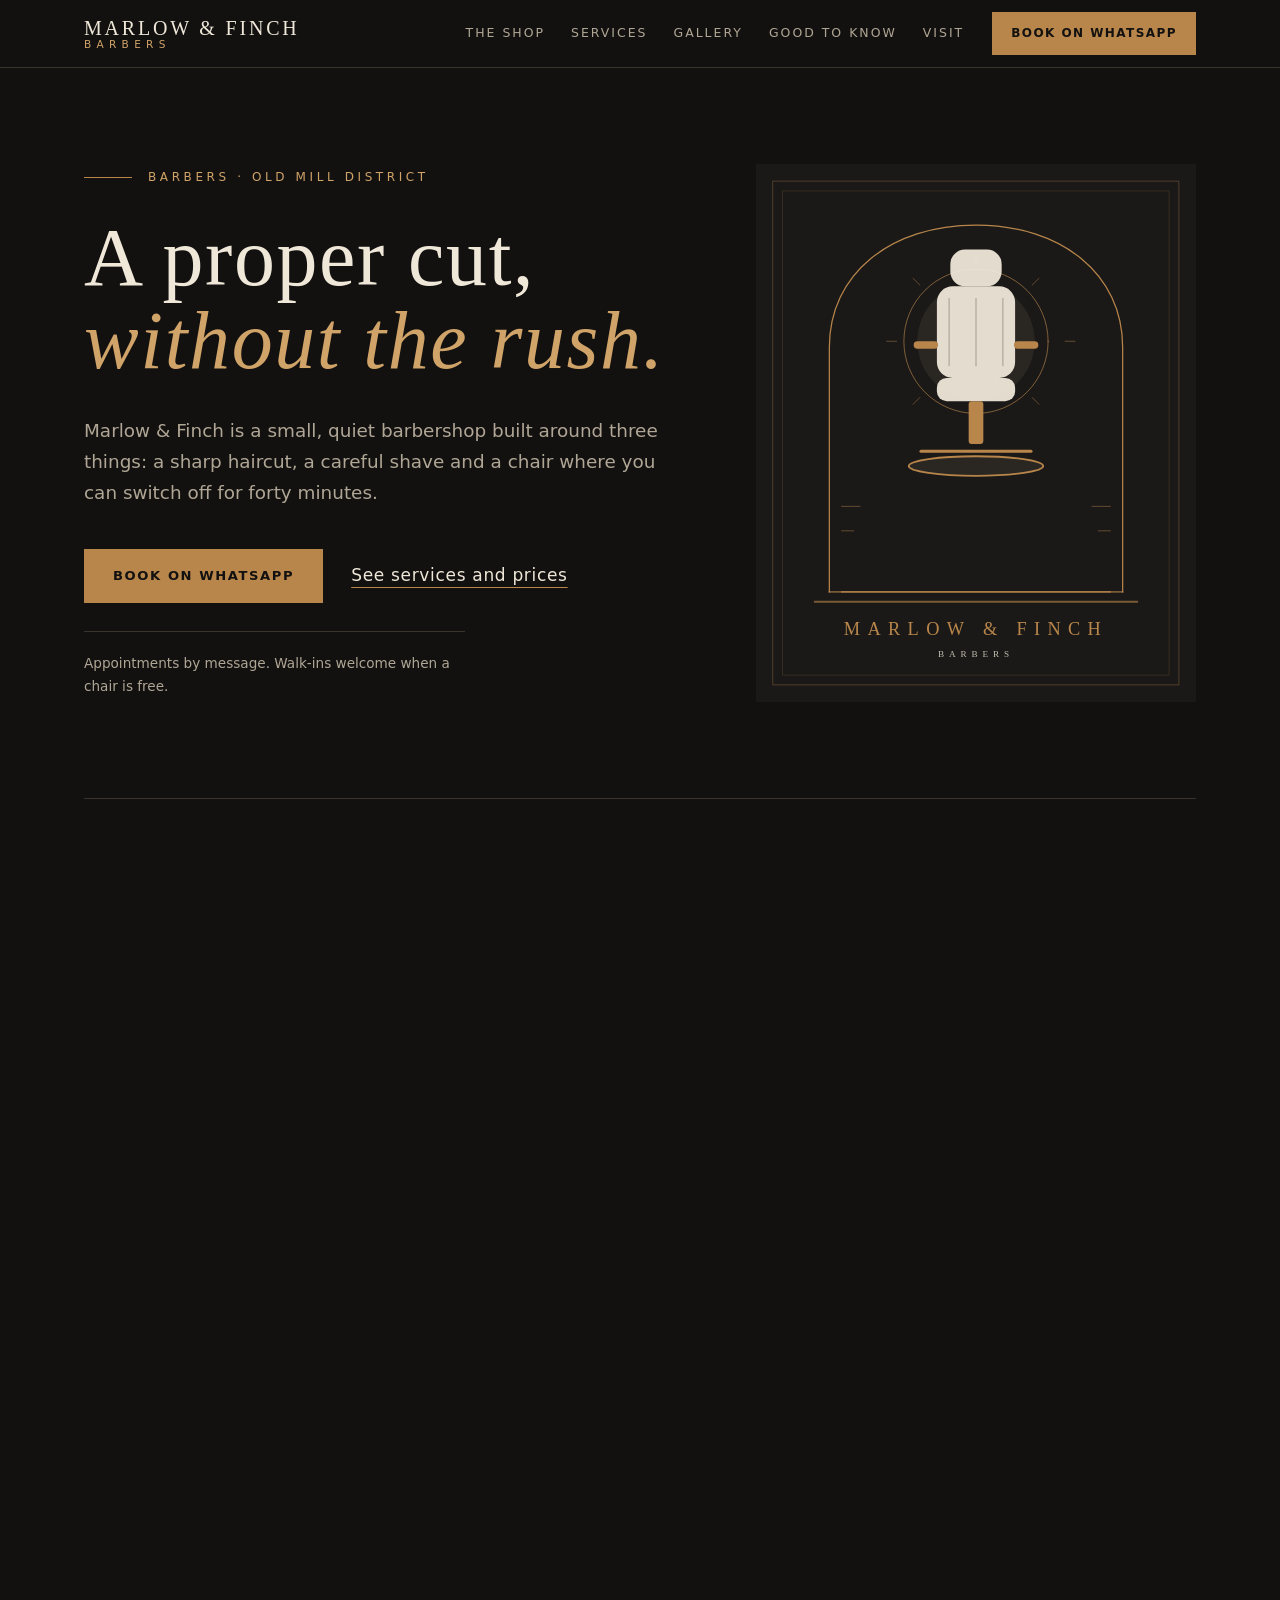
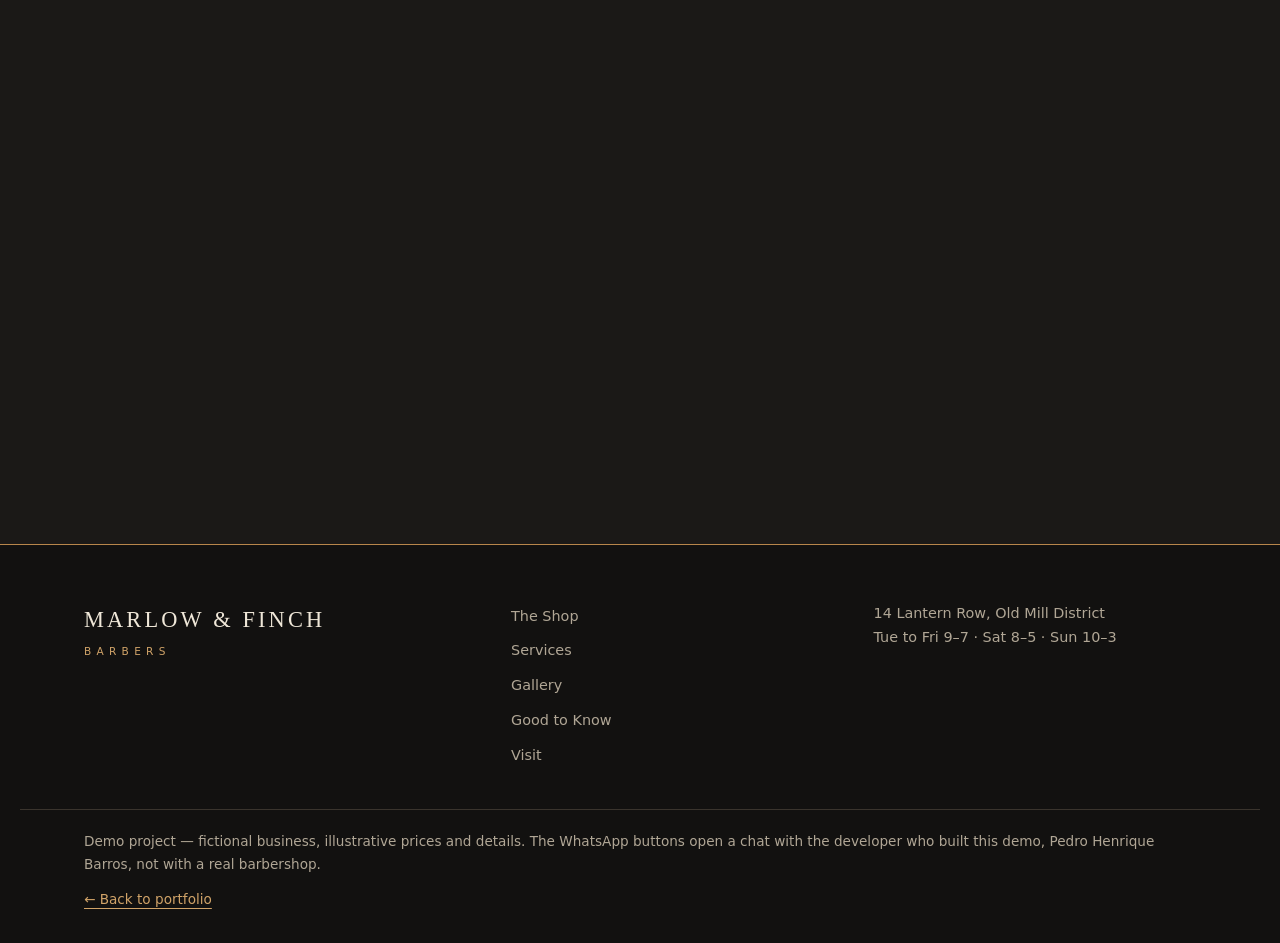
==== commit 802d25a0: "Improve website security and add CSP" ====
--- a/projects/barbershop-landing-page/index.html
+++ b/projects/barbershop-landing-page/index.html
@@ -2,6 +2,7 @@
 <html lang="en">
 <head>
 <meta charset="utf-8">
+<meta http-equiv="Content-Security-Policy" content="default-src 'none'; script-src 'self' 'sha256-WZRJfWvsnNCPcxzZwvyhovnZGqhZaC+8gPGPRbx6wTk='; style-src 'self'; img-src 'self'; base-uri 'none'; form-action 'none'">
 <meta name="viewport" content="width=device-width, initial-scale=1">
 <title>Marlow &amp; Finch Barbers | Classic Cuts and Hot Towel Shaves</title>
 <meta name="description" content="Marlow &amp; Finch Barbers is a fictional demo barbershop: classic cuts, beard work and hot towel shaves in an unhurried, old-school setting.">
